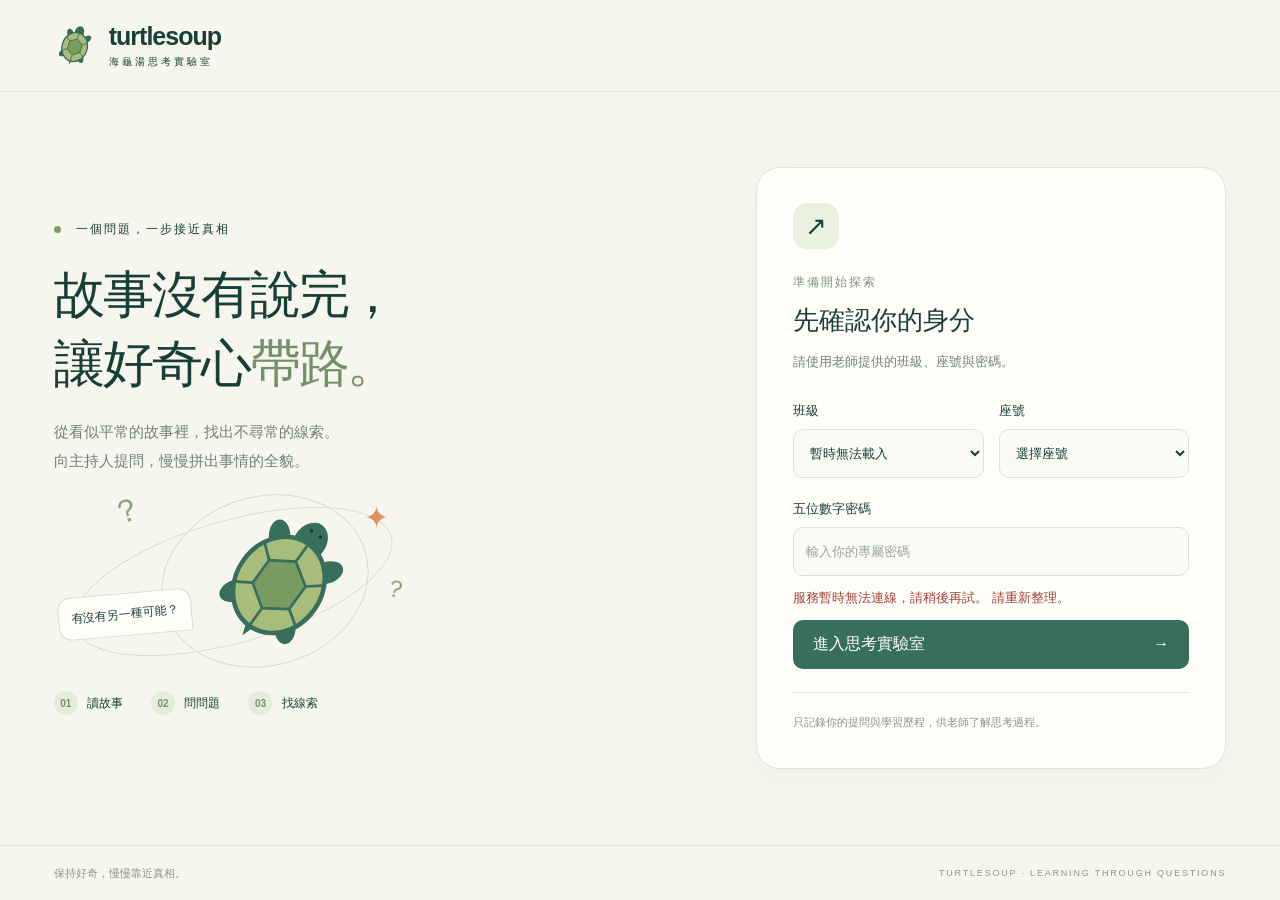
==== docs/index.html @ 8b11172d "Build turtlesoup classroom game and deployment guide" ====
<!doctype html>
<html lang="zh-Hant">
<head>
  <meta charset="utf-8">
  <meta name="viewport" content="width=device-width, initial-scale=1, viewport-fit=cover">
  <meta name="referrer" content="no-referrer">
  <meta http-equiv="Content-Security-Policy" content="default-src 'self'; script-src 'self'; style-src 'self'; img-src 'self' data:; connect-src 'self' https: http://127.0.0.1:* http://localhost:*; object-src 'none'; base-uri 'self'; form-action 'self'">
  <title>turtlesoup｜海龜湯思考實驗室</title>
  <link rel="icon" href="./turtle.svg" type="image/svg+xml">
  <link rel="stylesheet" href="./style.css">
  <script src="./config.js" defer></script>
  <script src="./app.js" defer></script>
</head>
<body>
  <header class="topbar">
    <a class="brand" href="./"><img src="./turtle.svg" alt=""><span>turtlesoup<span class="brand-sub">海龜湯思考實驗室</span></span></a>
    <div class="top-actions"><span id="mode" class="pill" hidden>模擬模式 · 未連接 AI</span><span id="identity"></span><button id="logout" class="ghost" hidden>登出</button></div>
  </header>
  <main>
    <section id="login-view" class="login-layout">
      <div class="intro">
        <div class="eyebrow"><span class="tiny-dot"></span> 一個問題，一步接近真相</div>
        <h1>故事沒有說完，<br>讓好奇心<span>帶路。</span></h1>
        <p class="intro-copy">從看似平常的故事裡，找出不尋常的線索。<br>向主持人提問，慢慢拼出事情的全貌。</p>
        <div class="illustration" aria-hidden="true"><div class="orbit orbit-one"></div><div class="orbit orbit-two"></div><div class="question q-one">？</div><div class="question q-two">？</div><div class="bubble">有沒有另一種可能？</div><img class="big-turtle" src="./turtle.svg" alt=""><span class="spark">✦</span></div>
        <div class="steps"><span><b>01</b> 讀故事</span><span><b>02</b> 問問題</span><span><b>03</b> 找線索</span></div>
      </div>
      <div class="login-card">
        <div class="card-icon">↗</div><p class="eyebrow">準備開始探索</p><h2>先確認你的身分</h2><p class="muted">請使用老師提供的班級、座號與密碼。</p>
        <form id="login-form">
          <div class="field-row"><label>班級<select id="classroom" required aria-label="班級"><option value="">載入班級中…</option></select></label><label>座號<select id="seat" required aria-label="座號"><option value="">選擇座號</option></select></label></div>
          <label>五位數字密碼<input id="password" type="password" inputmode="numeric" pattern="[0-9]{5}" minlength="5" maxlength="5" autocomplete="off" placeholder="輸入你的專屬密碼" required></label>
          <p id="login-error" class="error" role="alert"></p>
          <button id="login-button" class="primary full" type="submit">進入思考實驗室 <span>→</span></button>
        </form>
        <p class="privacy">只記錄你的提問與學習歷程，供老師了解思考過程。</p>
      </div>
    </section>
    <section id="activities-view" class="activities" hidden><p class="eyebrow">今天想解開哪個謎題？</p><h1>選擇一個故事</h1><p class="muted">再次進入同一個活動，會接續你已保存的紀錄。</p><div id="activity-list"></div><p id="activity-error" class="error" role="alert"></p></section>
    <section id="game-view" class="game-layout" hidden>
      <aside class="story-card"><button id="back" class="back">← 返回活動</button><p class="eyebrow">STORY · 故事湯面</p><h1 id="story-title"></h1><p id="story-surface" class="surface"></p><div class="story-divider"></div><div class="rule-title">把猜想，變成一個問題。</div><p class="muted">一次問一件事。主持人只會肯定、否定，或回答「無關」。</p><div class="answer-chips"><span>是／不是</span><span>對／不對</span><span>會／不會</span><span>有／沒有</span><span>可／不可</span><span>能／不能</span><span>無關</span></div><div id="mock-help" hidden><p class="mock-note">本機模擬只辨識下方範例；其他問題會請你改寫，不會呼叫 Gemini。</p><div id="mock-examples"></div></div><div class="story-bottom"><span id="turn-count"></span><button id="finish" class="ghost">結束本次探索</button></div></aside>
      <div class="conversation-card"><div class="conversation-header"><div><span class="tiny-dot"></span><strong>與主持人對話</strong></div><span id="sync-status" class="sync"></span></div><div id="messages" class="messages" aria-live="polite" aria-relevant="additions"></div><div id="finished" class="finished" hidden>本次探索已結束，紀錄已保存。一起聽老師分享故事的全貌吧。</div><form id="question-form" class="composer"><div class="composer-label"><label for="question-type">我的問句類型</label><span id="char-count">0 / 300</span></div><div class="compose-row"><select id="question-type" aria-label="問句類型"><option value="is">是不是</option><option value="correct">對不對</option><option value="will">會不會</option><option value="has">有沒有</option><option value="may">可不可</option><option value="can">能不能</option></select><textarea id="question" maxlength="300" rows="2" placeholder="例如：他是不是故意這麼做的？" required aria-label="你的問題"></textarea><button id="send" class="primary" type="submit">送出 <span>↑</span></button></div><div class="composer-foot"><span>問題與回答會自動保存。</span><button id="retry" class="link-button" type="button" hidden>重新確認上次提問</button></div><p id="game-error" class="error" role="alert"></p></form></div>
    </section>
  </main>
  <dialog id="finish-dialog"><h2>結束這次探索？</h2><p>結束後仍可查看紀錄，但不能繼續提問。</p><div class="dialog-actions"><button id="cancel-finish" class="ghost">繼續思考</button><button id="confirm-finish" class="primary">確認結束</button></div></dialog>
  <footer>保持好奇，慢慢靠近真相。<span>TURTLESOUP · LEARNING THROUGH QUESTIONS</span></footer>
</body>
</html>
---- docs/style.css ----
@charset "UTF-8";
:root{--ink:#183f37;--muted:#728079;--green:#376e5c;--pale:#eaf0df;--paper:#f6f6ef;--line:#dfe5d9;--white:#fffefa;--orange:#d9945d;--danger:#a14235;font-family:Inter,"Noto Sans TC","Microsoft JhengHei",sans-serif;color:var(--ink);background:var(--paper);font-synthesis:none}
*{box-sizing:border-box}body{margin:0}button,input,select,textarea{font:inherit}button,a,input,select,textarea{-webkit-tap-highlight-color:transparent}button{cursor:pointer;touch-action:manipulation}button:disabled{cursor:wait;opacity:.5}button:focus-visible,a:focus-visible,input:focus-visible,select:focus-visible,textarea:focus-visible{outline:3px solid #91b99a;outline-offset:3px}[hidden]{display:none!important}h1,h2,p{margin-top:0}h1{letter-spacing:-.04em}button{border:0}.topbar{height:92px;display:flex;align-items:center;justify-content:space-between;padding:0 4.2%;border-bottom:1px solid var(--line)}.brand{display:flex;gap:13px;align-items:center;text-decoration:none;color:var(--ink);font-size:25px;font-weight:800;letter-spacing:-1px}.brand img{width:42px;height:46px;transform:rotate(18deg)}.brand-sub{display:block;font-size:10px;letter-spacing:3px;margin-top:4px;font-weight:500}.top-actions{display:flex;align-items:center;gap:16px;font-size:13px}.pill{padding:8px 12px;border-radius:30px;background:#f3e6cf;color:#886529;font-size:12px}.ghost{border:1px solid #cbd5c7;background:transparent;border-radius:10px;padding:10px 15px;color:var(--ink);min-height:44px}.ghost:hover{background:var(--pale)}main{padding:0 4.2%;min-height:calc(100svh - 147px)}.login-layout{display:grid;grid-template-columns:1.1fr 1fr;gap:7%;align-items:center;max-width:1340px;min-height:calc(100svh - 148px);margin:auto;padding:38px 0}.eyebrow{font-size:12px;font-weight:600;letter-spacing:2px;margin-bottom:22px;display:flex;align-items:center;gap:8px}.tiny-dot{display:inline-block;width:7px;height:7px;background:#7e9c65;border-radius:50%;margin-right:7px}.intro h1{font-size:clamp(34px,4vw,58px);line-height:1.35;font-weight:750;margin-bottom:20px}.intro h1 span{color:#73906b}.intro-copy{color:var(--muted);font-size:15px;line-height:1.9}.illustration{height:186px;max-width:420px;position:relative}.big-turtle{position:absolute;height:144px;left:155px;top:20px;transform:rotate(36deg)}.orbit{position:absolute;border:1px solid #d6dec7;border-radius:50%;transform:rotate(-16deg)}.orbit-one{width:330px;height:123px;left:14px;top:30px}.orbit-two{width:210px;height:170px;left:106px;top:6px}.question{position:absolute;font-size:32px;color:#91a579}.q-one{left:57px;top:0;transform:rotate(-18deg)}.q-two{left:330px;top:83px;transform:rotate(14deg);font-size:24px}.bubble{position:absolute;left:4px;top:103px;border:1px solid #d6dec7;background:var(--white);border-radius:13px 13px 0 13px;padding:12px;font-size:12px;transform:rotate(-5deg)}.spark{position:absolute;left:310px;top:10px;color:var(--orange);font-size:30px}.steps{display:flex;gap:28px;font-size:12px;padding-top:15px}.steps b{font-size:10px;display:inline-flex;width:24px;height:24px;align-items:center;justify-content:center;background:#e6ebdc;border-radius:50%;margin-right:6px;color:#789065}.login-card{max-width:470px;width:100%;justify-self:end;border:1px solid var(--line);background:var(--white);border-radius:24px;padding:35px 36px;box-shadow:0 12px 35px #243e2707}.card-icon{width:46px;height:46px;background:var(--pale);border-radius:14px;display:grid;place-items:center;font-size:26px;margin-bottom:25px}.login-card .eyebrow{margin-bottom:12px;color:#7e9176}.login-card h2{font-size:26px;margin-bottom:12px}.muted{color:var(--muted);font-size:13px;line-height:1.85}.login-card form{margin-top:28px}label{display:block;font-size:13px;font-weight:600}.field-row{display:grid;grid-template-columns:1fr 1fr;gap:15px;margin-bottom:22px}input,select,textarea{border:1px solid #dce2d6;border-radius:10px;color:var(--ink);background:#fafbf5;min-height:49px;padding:12px;width:100%;margin-top:9px}input::placeholder,textarea::placeholder{color:#9aa49a;font-size:13px}.primary{background:var(--green);color:white;border-radius:10px;padding:14px 20px;min-height:48px;font-weight:600}.primary:hover{background:#285745}.primary span{margin-left:10px}.full{width:100%;display:flex;justify-content:space-between;align-items:center}.error{font-size:13px;color:var(--danger);min-height:18px;margin:12px 0;line-height:1.5}.privacy{border-top:1px solid var(--line);padding-top:20px;margin:23px 0 0;font-size:11px;line-height:1.8;color:#8a9488}footer{height:55px;display:flex;align-items:center;justify-content:space-between;padding:0 4.2%;font-size:11px;color:#8b9788;border-top:1px solid var(--line)}footer span{font-size:9px;letter-spacing:1.8px}.activities{max-width:1050px;margin:auto;padding:55px 0}.activities h1{font-size:36px}.activities .eyebrow{color:#7e9176}#activity-list{display:grid;grid-template-columns:repeat(auto-fit,minmax(250px,1fr));gap:20px;margin-top:30px}.activity-card{text-align:left;padding:28px;background:var(--white);border:1px solid var(--line);border-radius:18px;color:var(--ink);transition:transform .2s}.activity-card:hover{transform:translateY(-3px);border-color:#91a88b}.activity-card small{display:block;color:var(--muted);margin-bottom:20px}.activity-card strong{font-size:22px;display:block;margin-bottom:25px}.activity-card span{font-size:13px;color:var(--green)}.game-layout{display:grid;grid-template-columns:minmax(270px,.8fr) minmax(420px,1.6fr);gap:25px;padding:25px 0;height:calc(100svh - 147px);min-height:570px}.story-card{display:flex;flex-direction:column;padding:26px;border:1px solid var(--line);border-radius:20px;background:#edf1e4;overflow-y:auto}.back{align-self:flex-start;background:none;color:var(--muted);padding:0;min-height:32px;margin-bottom:25px;font-size:12px}.story-card .eyebrow{font-size:10px;color:#798d6f}.story-card h1{font-size:28px;line-height:1.35;margin-bottom:20px}.surface{font-size:16px;line-height:2;white-space:pre-wrap}.story-divider{border-top:1px solid #d4ddc9;margin:10px 0 23px}.rule-title{font-weight:700;font-size:14px;margin-bottom:8px}.answer-chips{display:flex;gap:7px;flex-wrap:wrap}.answer-chips span{font-size:11px;padding:6px 8px;border:1px solid #d4ddc9;border-radius:7px;background:#f6f8ee}.story-bottom{margin-top:auto;padding-top:25px;display:flex;gap:10px;flex-direction:column;font-size:12px;color:var(--muted)}.story-bottom button{align-self:flex-start}.conversation-card{min-width:0;border:1px solid var(--line);border-radius:20px;background:var(--white);display:flex;flex-direction:column;overflow:hidden}.conversation-header{height:67px;min-height:67px;padding:0 24px;display:flex;align-items:center;justify-content:space-between;border-bottom:1px solid var(--line);font-size:14px}.sync{font-size:11px;color:var(--muted)}.messages{flex:1;overflow-y:auto;padding:25px;overscroll-behavior:contain;min-height:0}.empty-state{display:flex;flex-direction:column;align-items:center;justify-content:center;min-height:200px;height:100%;text-align:center;color:var(--muted);font-size:13px;line-height:1.8}.empty-state img{width:65px;opacity:.7;margin-bottom:20px;transform:rotate(25deg)}.empty-state strong{color:var(--ink);font-size:18px;margin-bottom:8px}.message{margin-bottom:23px}.question-meta{text-align:right;font-size:10px;color:#97a08f;margin-bottom:7px}.question-bubble{background:var(--green);color:white;border-radius:14px 14px 3px 14px;padding:13px 17px;line-height:1.7;font-size:14px;max-width:85%;width:fit-content;margin-left:auto;overflow-wrap:anywhere;white-space:pre-wrap}.reply{margin-top:13px;display:flex;gap:10px;align-items:flex-start}.reply-icon{width:30px;height:30px;padding:4px;background:#eaf0df;border-radius:50%}.reply-body{background:#f0f3e8;padding:12px 17px;border-radius:3px 14px 14px 14px;font-size:15px;font-weight:600;max-width:85%;line-height:1.6}.reply-body.system{font-size:12px;font-weight:400;color:#806842;background:#f6f0e3}.composer{border-top:1px solid var(--line);padding:17px 21px 8px}.composer-label{display:flex;justify-content:space-between;align-items:center}.composer-label label{font-size:11px;color:#829079}.composer-label span{font-size:10px;color:#97a08f}.compose-row{display:flex;gap:9px;align-items:stretch;margin-top:10px}.compose-row select{width:108px;flex-shrink:0;margin:0;font-size:12px}.compose-row textarea{margin:0;resize:none;font-size:14px;min-height:65px}.compose-row button{padding:10px 17px;white-space:nowrap;font-size:13px}.composer-foot{display:flex;justify-content:space-between;margin-top:9px;font-size:10px;color:#99a08f}.link-button{padding:0;background:none;text-decoration:underline;color:var(--green);font-size:11px}.composer .error{margin:6px 0;min-height:16px;font-size:11px}.finished{margin:15px 20px;padding:16px;background:var(--pale);border-radius:10px;font-size:13px;line-height:1.8}.mock-note{font-size:11px;color:#947039;line-height:1.7;margin:18px 0 7px}#mock-examples button{display:block;border:0;background:none;text-align:left;font-size:11px;line-height:1.6;color:#587451;text-decoration:underline;padding:5px 0;min-height:32px}dialog{border:1px solid var(--line);border-radius:20px;padding:30px;max-width:430px;width:90%;color:var(--ink);background:var(--white)}dialog::backdrop{background:#183f3770}dialog p{font-size:14px;line-height:1.7;color:var(--muted)}.dialog-actions{display:flex;justify-content:flex-end;gap:12px;margin-top:25px}
@media(min-width:1400px){main{padding:0 6%}.game-layout{gap:35px}.story-card{padding:35px}.messages{padding:30px}}
@media(max-width:1050px){.topbar{height:78px}.login-layout{gap:5%;padding:26px 0;min-height:calc(100svh - 133px)}.login-card{padding:28px}.intro h1{font-size:39px}.intro-copy{font-size:13px}.illustration{transform:scale(.9);transform-origin:left center}.steps{gap:15px}.game-layout{height:calc(100svh - 133px);gap:18px;grid-template-columns:280px minmax(0,1fr);padding:18px 0}.story-card{padding:20px}.compose-row{flex-wrap:wrap}.compose-row select{width:100px}.compose-row textarea{width:calc(100% - 109px)}.compose-row .primary{margin-left:auto;min-height:40px;padding:8px 22px}.conversation-header{padding:0 18px}.top-actions{gap:10px}main{min-height:calc(100svh - 133px)}}
@media(max-width:700px){.topbar{padding:0 20px;height:76px}.brand{font-size:21px}.brand img{width:33px}.brand-sub{font-size:8px;letter-spacing:1px}.top-actions{gap:7px;flex-wrap:wrap;justify-content:flex-end;max-width:48%;font-size:11px}.pill{font-size:9px;padding:5px 8px}.top-actions button{font-size:11px;padding:5px 10px;min-height:34px}main{padding:0 20px}.login-layout{grid-template-columns:1fr;gap:22px;padding:30px 0}.intro .eyebrow{margin-bottom:13px}.intro h1{font-size:35px;margin-bottom:12px}.intro-copy{margin-bottom:8px}.illustration,.steps{display:none}.login-card{justify-self:center;max-width:none;padding:25px}.card-icon{display:none}.login-card form{margin-top:23px}footer{padding:15px 20px;height:auto;font-size:10px}footer span{display:none}.game-layout{display:flex;flex-direction:column;height:auto;min-height:0;padding:18px 0}.story-card{max-height:340px;flex:none}.story-card .back{margin-bottom:12px}.story-card h1{font-size:25px;margin-bottom:10px}.surface{font-size:14px}.story-divider,.rule-title,.story-card>.muted,.answer-chips{display:none}.story-bottom{padding-top:12px;flex-direction:row;align-items:center;justify-content:space-between}.conversation-card{height:620px;max-height:85svh;min-height:430px}.messages{padding:17px}.conversation-header{font-size:12px}.sync{font-size:10px}.composer{padding:14px}.activities{padding-top:30px}.activities h1{font-size:30px}}
@media(prefers-reduced-motion:reduce){*{transition:none!important;scroll-behavior:auto!important}}
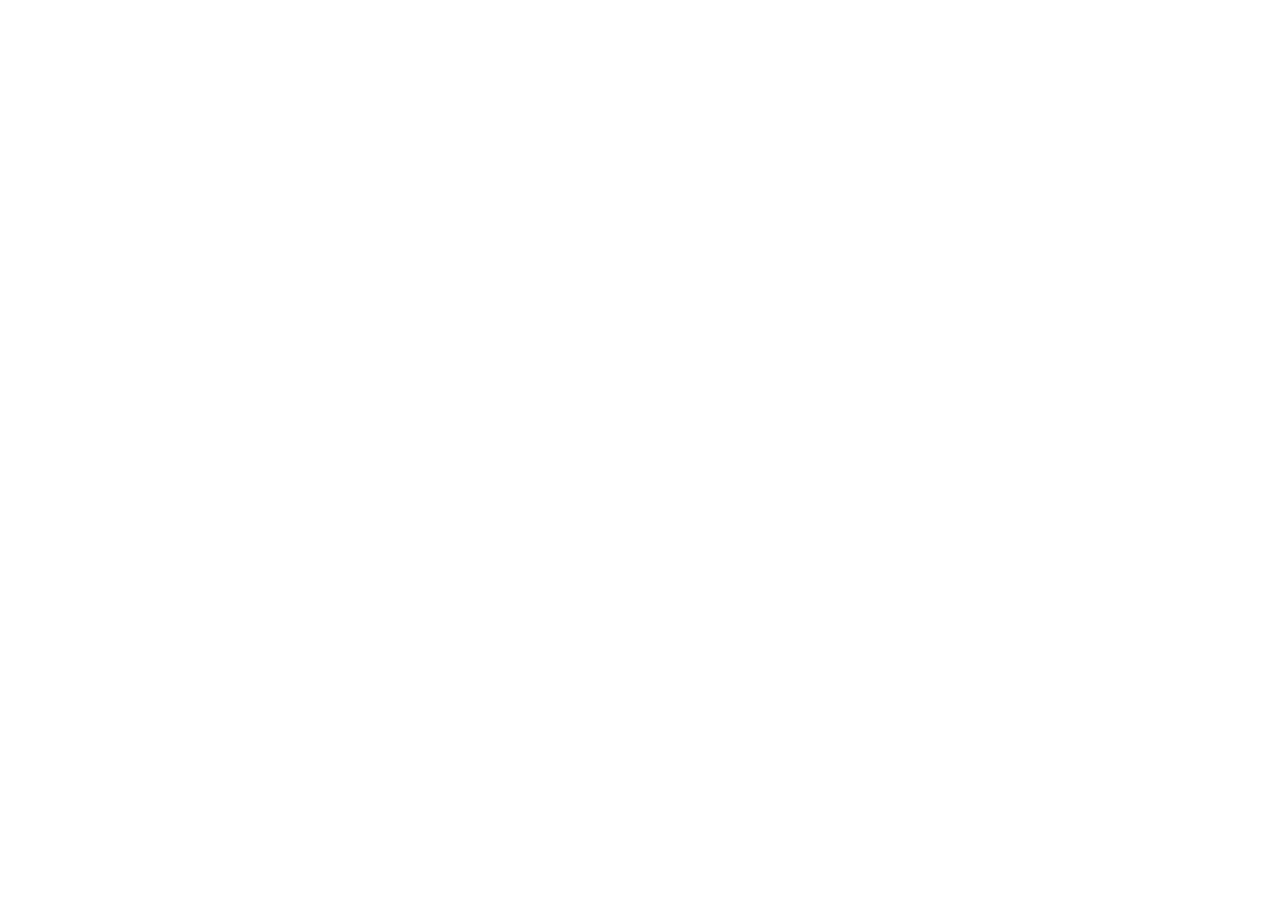
==== commit e49ffdb9: "Serve frontend and API together on Render [skip render]" ====
--- a/docs/index.html
+++ b/docs/index.html
@@ -1,48 +1,10 @@
 <!doctype html>
 <html lang="zh-Hant">
 <head>
-  <meta charset="utf-8">
-  <meta name="viewport" content="width=device-width, initial-scale=1, viewport-fit=cover">
-  <meta name="referrer" content="no-referrer">
-  <meta http-equiv="Content-Security-Policy" content="default-src 'self'; script-src 'self'; style-src 'self'; img-src 'self' data:; connect-src 'self' https: http://127.0.0.1:* http://localhost:*; object-src 'none'; base-uri 'self'; form-action 'self'">
-  <title>turtlesoup｜海龜湯思考實驗室</title>
-  <link rel="icon" href="./turtle.svg" type="image/svg+xml">
-  <link rel="stylesheet" href="./style.css">
-  <script src="./config.js" defer></script>
-  <script src="./app.js" defer></script>
+<meta charset="utf-8">
+<meta name="viewport" content="width=device-width, initial-scale=1">
+<meta http-equiv="refresh" content="0;url=https://turtlesoup-ytac.onrender.com/">
+<title>海龜湯入口已搬移</title>
 </head>
-<body>
-  <header class="topbar">
-    <a class="brand" href="./"><img src="./turtle.svg" alt=""><span>turtlesoup<span class="brand-sub">海龜湯思考實驗室</span></span></a>
-    <div class="top-actions"><span id="mode" class="pill" hidden>模擬模式 · 未連接 AI</span><span id="identity"></span><button id="logout" class="ghost" hidden>登出</button></div>
-  </header>
-  <main>
-    <section id="login-view" class="login-layout">
-      <div class="intro">
-        <div class="eyebrow"><span class="tiny-dot"></span> 一個問題，一步接近真相</div>
-        <h1>故事沒有說完，<br>讓好奇心<span>帶路。</span></h1>
-        <p class="intro-copy">從看似平常的故事裡，找出不尋常的線索。<br>向主持人提問，慢慢拼出事情的全貌。</p>
-        <div class="illustration" aria-hidden="true"><div class="orbit orbit-one"></div><div class="orbit orbit-two"></div><div class="question q-one">？</div><div class="question q-two">？</div><div class="bubble">有沒有另一種可能？</div><img class="big-turtle" src="./turtle.svg" alt=""><span class="spark">✦</span></div>
-        <div class="steps"><span><b>01</b> 讀故事</span><span><b>02</b> 問問題</span><span><b>03</b> 找線索</span></div>
-      </div>
-      <div class="login-card">
-        <div class="card-icon">↗</div><p class="eyebrow">準備開始探索</p><h2>先確認你的身分</h2><p class="muted">請使用老師提供的班級、座號與密碼。</p>
-        <form id="login-form">
-          <div class="field-row"><label>班級<select id="classroom" required aria-label="班級"><option value="">載入班級中…</option></select></label><label>座號<select id="seat" required aria-label="座號"><option value="">選擇座號</option></select></label></div>
-          <label>五位數字密碼<input id="password" type="password" inputmode="numeric" pattern="[0-9]{5}" minlength="5" maxlength="5" autocomplete="off" placeholder="輸入你的專屬密碼" required></label>
-          <p id="login-error" class="error" role="alert"></p>
-          <button id="login-button" class="primary full" type="submit">進入思考實驗室 <span>→</span></button>
-        </form>
-        <p class="privacy">只記錄你的提問與學習歷程，供老師了解思考過程。</p>
-      </div>
-    </section>
-    <section id="activities-view" class="activities" hidden><p class="eyebrow">今天想解開哪個謎題？</p><h1>選擇一個故事</h1><p class="muted">再次進入同一個活動，會接續你已保存的紀錄。</p><div id="activity-list"></div><p id="activity-error" class="error" role="alert"></p></section>
-    <section id="game-view" class="game-layout" hidden>
-      <aside class="story-card"><button id="back" class="back">← 返回活動</button><p class="eyebrow">STORY · 故事湯面</p><h1 id="story-title"></h1><p id="story-surface" class="surface"></p><div class="story-divider"></div><div class="rule-title">把猜想，變成一個問題。</div><p class="muted">一次問一件事。主持人只會肯定、否定，或回答「無關」。</p><div class="answer-chips"><span>是／不是</span><span>對／不對</span><span>會／不會</span><span>有／沒有</span><span>可／不可</span><span>能／不能</span><span>無關</span></div><div id="mock-help" hidden><p class="mock-note">本機模擬只辨識下方範例；其他問題會請你改寫，不會呼叫 Gemini。</p><div id="mock-examples"></div></div><div class="story-bottom"><span id="turn-count"></span><button id="finish" class="ghost">結束本次探索</button></div></aside>
-      <div class="conversation-card"><div class="conversation-header"><div><span class="tiny-dot"></span><strong>與主持人對話</strong></div><span id="sync-status" class="sync"></span></div><div id="messages" class="messages" aria-live="polite" aria-relevant="additions"></div><div id="finished" class="finished" hidden>本次探索已結束，紀錄已保存。一起聽老師分享故事的全貌吧。</div><form id="question-form" class="composer"><div class="composer-label"><label for="question-type">我的問句類型</label><span id="char-count">0 / 300</span></div><div class="compose-row"><select id="question-type" aria-label="問句類型"><option value="is">是不是</option><option value="correct">對不對</option><option value="will">會不會</option><option value="has">有沒有</option><option value="may">可不可</option><option value="can">能不能</option></select><textarea id="question" maxlength="300" rows="2" placeholder="例如：他是不是故意這麼做的？" required aria-label="你的問題"></textarea><button id="send" class="primary" type="submit">送出 <span>↑</span></button></div><div class="composer-foot"><span>問題與回答會自動保存。</span><button id="retry" class="link-button" type="button" hidden>重新確認上次提問</button></div><p id="game-error" class="error" role="alert"></p></form></div>
-    </section>
-  </main>
-  <dialog id="finish-dialog"><h2>結束這次探索？</h2><p>結束後仍可查看紀錄，但不能繼續提問。</p><div class="dialog-actions"><button id="cancel-finish" class="ghost">繼續思考</button><button id="confirm-finish" class="primary">確認結束</button></div></dialog>
-  <footer>保持好奇，慢慢靠近真相。<span>TURTLESOUP · LEARNING THROUGH QUESTIONS</span></footer>
-</body>
+<body><p>學生入口已搬到 <a href="https://turtlesoup-ytac.onrender.com/">海龜湯思考實驗室</a>。</p></body>
 </html>
